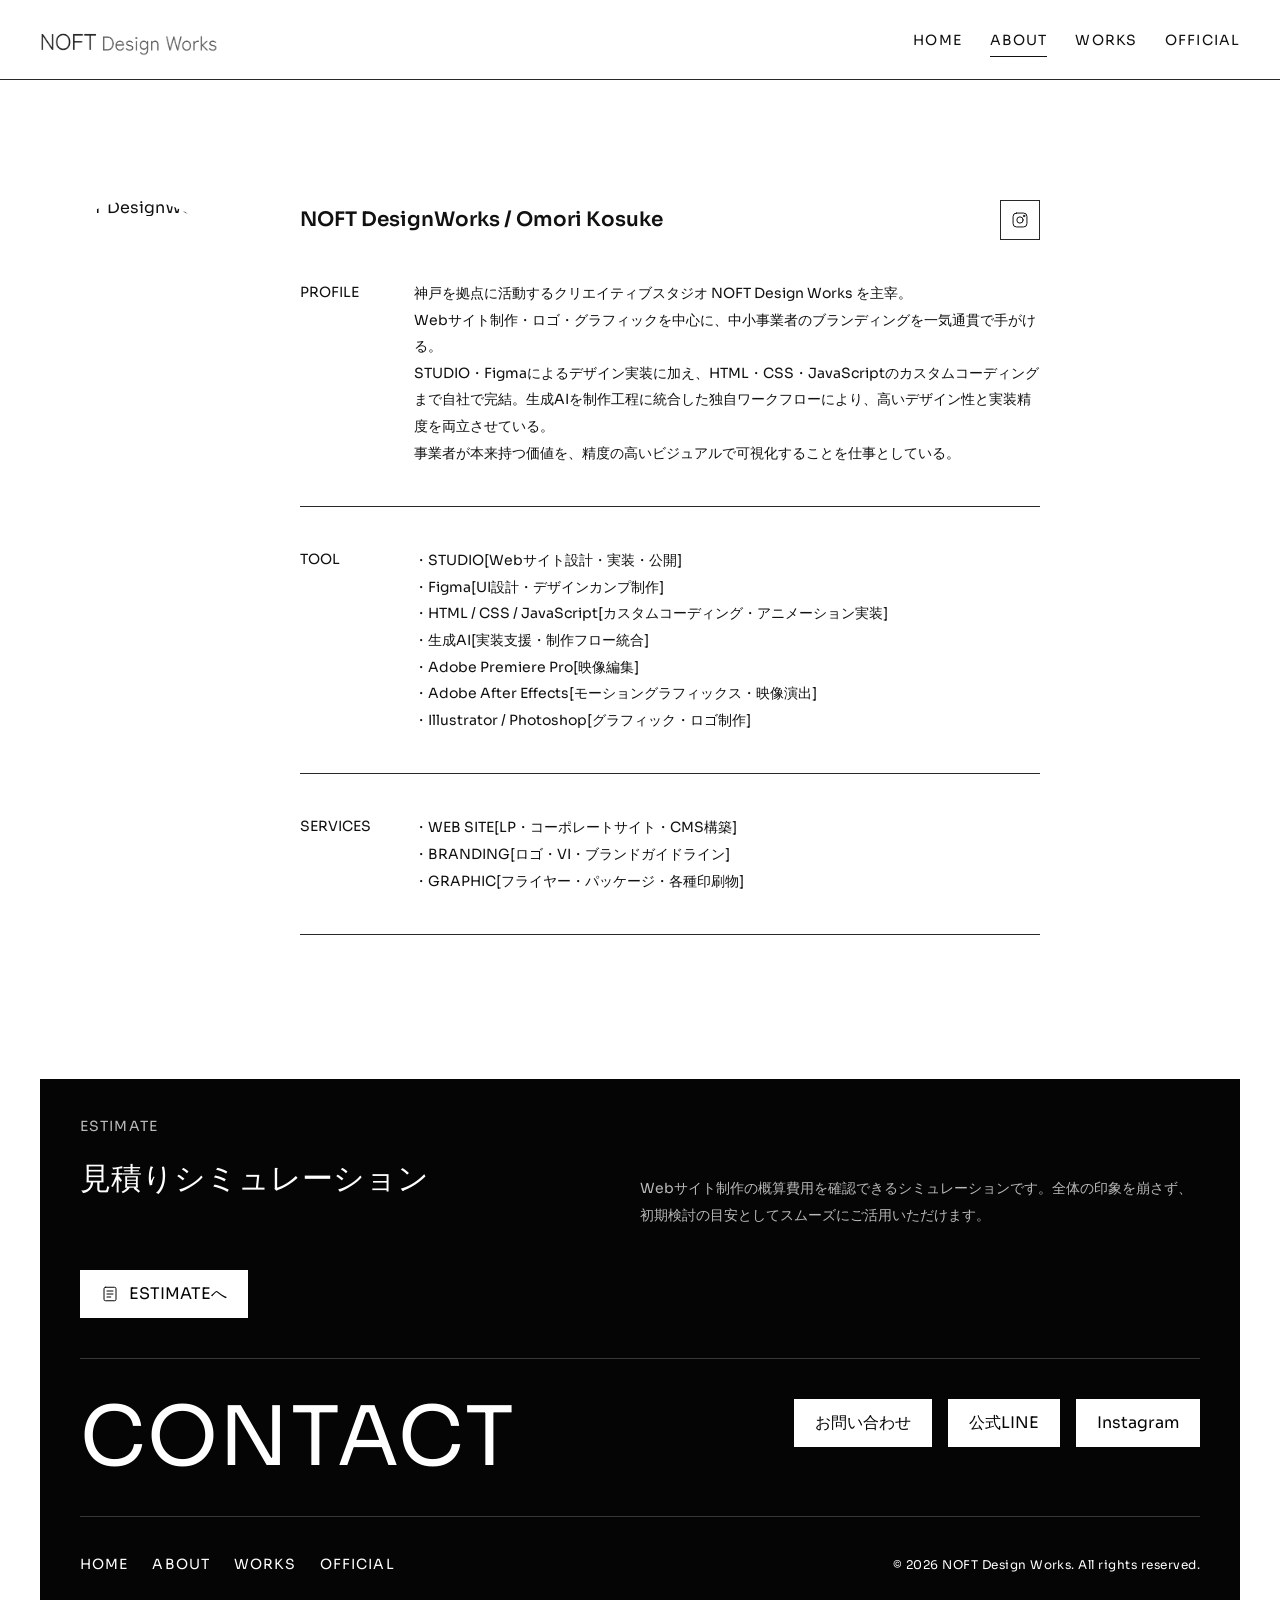
==== about/index.html @ 5adf9513 "Add files via upload" ====
<!DOCTYPE html>
<html lang="ja">
  <head>
    <meta charset="utf-8">
    <meta name="viewport" content="width=device-width, initial-scale=1">
    <title>ABOUT | NOFT DesignWorks</title>
    <meta name="description" content="NOFT DesignWorks のプロフィールページです。">
    <link rel="preconnect" href="https://fonts.googleapis.com">
    <link rel="preconnect" href="https://fonts.gstatic.com" crossorigin>
    <link href="https://fonts.googleapis.com/css2?family=Sora:wght@300;400;500;600&display=swap" rel="stylesheet">
    <link rel="stylesheet" href="../styles.css">
    <script src="../site-data.js" defer></script>
    <script src="../site.js" defer></script>
  </head>
  <body data-page="about">
    <div class="site-shell">
      <header class="site-header">
        <div class="site-header__inner">
          <a class="brand" href="../index.html" aria-label="NOFT DesignWorks">
            <img class="brand__image" src="../assets/noft-logo.png" alt="NOFT DesignWorks">
          </a>
          <button class="menu-toggle" type="button" aria-expanded="false" aria-label="menu" data-menu-toggle>MENU</button>
          <nav class="site-nav" data-menu>
            <a class="site-nav__link" data-nav-key="home" href="../index.html">HOME</a>
            <a class="site-nav__link" data-nav-key="about" href="./index.html">ABOUT</a>
            <a class="site-nav__link" data-nav-key="works" href="../works/index.html">WORKS</a>
            <a class="site-nav__link" href="https://noft-designworks.com/">OFFICIAL</a>
          </nav>
        </div>
      </header>

      <main class="page-main">
        <section class="page-section">
          <div class="about-wrap" data-reveal>
            <div class="about-avatar">
              <img src="" alt="NOFT DesignWorks" data-about-image>
            </div>
            <div class="about-panel">
              <div class="about-head">
                <h1 class="about-name" data-about-name></h1>
                <div class="social-row" data-about-social></div>
              </div>
              <ul class="about-list" data-about-sections></ul>
            </div>
          </div>
        </section>
      </main>

      <section class="home-bottom-panel">
        <div class="home-bottom-panel__inner">
          <div class="estimate-promo" data-estimate-promo data-reveal></div>

          <section class="contact-band home-bottom-panel__contact">
            <div class="contact-band__inner">
              <div class="contact-band__eyebrow">CONTACT</div>
              <div class="contact-band__actions" data-contact-band-actions></div>
            </div>
          </section>

          <footer class="site-footer home-bottom-panel__footer">
            <div class="site-footer__inner">
              <div class="footer-meta">
                <nav class="footer-nav">
                  <a class="footer-nav__link" href="../index.html">HOME</a>
                  <a class="footer-nav__link" href="./index.html">ABOUT</a>
                  <a class="footer-nav__link" href="../works/index.html">WORKS</a>
                  <a class="footer-nav__link" href="https://noft-designworks.com/">OFFICIAL</a>
                </nav>
              </div>
              <div class="footer-aside">
                <div class="footer-copy">&copy; 2026 NOFT Design Works. All rights reserved.</div>
              </div>
            </div>
          </footer>
        </div>
      </section>
    </div>
  </body>
</html>
---- styles.css ----
:root {
  --bg: #ffffff;
  --fg: #111111;
  --muted: rgba(17, 17, 17, 0.64);
  --line: rgba(17, 17, 17, 0.9);
  --soft-line: rgba(17, 17, 17, 0.16);
  --panel: #f5f5f3;
  --max: 1280px;
  --content: 1000px;
  --section-pad: 120px 40px;
  --header-h: 80px;
  --pill-radius: 0px;
}

* {
  box-sizing: border-box;
}

html {
  scroll-behavior: smooth;
}

body {
  margin: 0;
  background: var(--bg);
  color: var(--fg);
  font-family: "Sora", "Hiragino Kaku Gothic ProN", "Hiragino Sans", sans-serif;
  line-height: 1;
  word-break: break-word;
}

body.menu-open {
  overflow: hidden;
}

a {
  color: inherit;
  text-decoration: none;
}

img {
  display: block;
  width: 100%;
}

button,
input,
textarea {
  font: inherit;
}

svg {
  display: block;
  width: 100%;
  height: 100%;
}

svg * {
  vector-effect: non-scaling-stroke;
  fill: none;
  stroke: currentColor;
  stroke-linecap: round;
  stroke-linejoin: round;
}

.site-shell {
  min-height: 100vh;
  background: var(--bg);
}

.site-header {
  position: sticky;
  top: 0;
  z-index: 50;
  height: var(--header-h);
  border-bottom: 1px solid var(--line);
  background: rgba(255, 255, 255, 0.94);
  backdrop-filter: blur(12px);
}

.site-header__inner,
.site-footer__inner,
.page-section,
.hero-wrap,
.contact-band__inner {
  width: min(100%, var(--max));
  margin: 0 auto;
}

.site-header__inner {
  display: flex;
  align-items: center;
  justify-content: space-between;
  gap: 24px;
  height: 100%;
  padding: 0 40px;
}

.brand {
  display: inline-flex;
  align-items: center;
}

.brand__image {
  display: block;
  width: auto;
  height: 32px;
}

.site-nav {
  display: flex;
  align-items: center;
  gap: 28px;
  flex-wrap: wrap;
}

.site-nav__link,
.footer-nav__link {
  position: relative;
  font-size: 14px;
  letter-spacing: 0.08em;
  text-transform: uppercase;
}

.site-nav__link::after,
.footer-nav__link::after,
.text-link::after {
  content: "";
  position: absolute;
  left: 0;
  bottom: -10px;
  width: 100%;
  height: 1px;
  background: var(--fg);
  transform: scaleX(0);
  transform-origin: left;
  transition: transform 0.3s ease;
}

.site-nav__link:hover::after,
.site-nav__link.is-active::after,
.footer-nav__link:hover::after,
.text-link:hover::after {
  transform: scaleX(1);
}

.menu-toggle {
  display: none;
  width: 42px;
  height: 42px;
  border: 1px solid var(--line);
  border-radius: 0;
  background: transparent;
  color: var(--fg);
}

.page-main {
  min-height: calc(100vh - var(--header-h));
}

.page-section {
  padding: var(--section-pad);
}

.page-body,
.works-layout {
  display: flex;
  flex-direction: column;
  gap: 40px;
}

.section-head {
  display: flex;
  align-items: center;
  justify-content: space-between;
  gap: 24px;
}

.section-title {
  margin: 0;
  font-size: clamp(32px, 4vw, 56px);
  font-weight: 400;
  letter-spacing: 0.02em;
  line-height: 1;
}

.section-copy {
  max-width: 560px;
  font-size: 14px;
  line-height: 1.8;
  color: var(--muted);
}

.hero-wrap {
  padding: 0 40px;
  margin-top: var(--header-h);
}

.hero-frame {
  position: relative;
  height: 800px;
  overflow: hidden;
  background: #050505;
}

.hero-track {
  position: relative;
  width: 100%;
  height: 100%;
}

.hero-slide {
  position: absolute;
  inset: 0;
  opacity: 0;
  transition: opacity 3.6s cubic-bezier(0.22, 1, 0.36, 1);
  will-change: opacity;
}

.hero-slide.is-active {
  opacity: 1;
}

.hero-slide__image {
  width: 100%;
  height: 100%;
  object-fit: cover;
  transform: scale(1.12);
  opacity: 0.82;
  filter: brightness(0.88) saturate(0.92);
  transition:
    transform 7.2s cubic-bezier(0.16, 1, 0.3, 1),
    opacity 3.6s cubic-bezier(0.22, 1, 0.36, 1),
    filter 3.6s cubic-bezier(0.22, 1, 0.36, 1);
  will-change: transform, opacity, filter;
}

.hero-slide.is-active .hero-slide__image {
  transform: scale(1.28);
  opacity: 1;
  filter: brightness(1) saturate(1);
}

.hero-meta {
  position: absolute;
  right: 40px;
  bottom: 32px;
  z-index: 2;
}

.hero-meta__count {
  display: inline-flex;
  align-items: center;
  gap: 12px;
  padding: 10px 16px;
  border: 1px solid rgba(255, 255, 255, 0.72);
  border-radius: 999px;
  font-size: 12px;
  color: #fff;
  backdrop-filter: blur(8px);
}

.works-grid {
  display: grid;
  grid-template-columns: repeat(2, minmax(0, 1fr));
  gap: 40px;
}

.work-card {
  display: flex;
  flex-direction: column;
  gap: 18px;
}

.work-card__content {
  display: flex;
  flex-direction: column;
  gap: 12px;
}

.work-card__media-link {
  display: block;
}

.work-card__media {
  position: relative;
  overflow: hidden;
  aspect-ratio: 4 / 3;
  background: #f1f1f1;
}

.work-card__media::after {
  content: "";
  position: absolute;
  inset: 0;
  background: rgba(2, 2, 2, 0.42);
  opacity: 0;
  transition: opacity 0.35s ease;
}

.work-card__media img {
  height: 100%;
  object-fit: cover;
  transition: transform 0.45s ease;
}

.work-card__title {
  font-size: 16px;
  font-weight: 400;
  line-height: 1.5;
}

.work-card__media-link:hover .work-card__media img {
  transform: scale(1.05);
}

.work-card__media-link:hover .work-card__media::after {
  opacity: 1;
}

.work-card__title-link:hover .work-card__title {
  text-decoration: underline;
  text-underline-offset: 4px;
}

.pill-row,
.filter-row,
.contact-band__actions,
.contact-actions,
.estimate-promo,
.social-row {
  display: flex;
  flex-wrap: wrap;
  gap: 8px 16px;
}

.pill,
.filter-chip {
  display: inline-flex;
  align-items: center;
  justify-content: center;
  min-height: 32px;
  padding: 8px 12px;
  border: 1px solid var(--line);
  border-radius: 0;
  background: var(--bg);
  font-size: 12px;
  line-height: 1;
  transition: color 0.25s ease, background 0.25s ease, border-color 0.25s ease;
}

.pill--link,
.filter-chip {
  cursor: pointer;
}

.filter-chip.is-active,
.filter-chip:hover,
.pill--link:hover {
  background: var(--fg);
  border-color: var(--fg);
  color: #fff;
}

.text-link {
  display: inline-flex;
  align-items: center;
  gap: 8px;
  position: relative;
  width: fit-content;
  font-size: 16px;
  padding-bottom: 2px;
}

.text-link__arrow {
  width: 14px;
  height: 14px;
  border-right: 1px solid currentColor;
  border-top: 1px solid currentColor;
  transform: rotate(45deg);
}

.about-wrap {
  width: min(100%, var(--content));
  display: flex;
  gap: 64px;
}

.about-avatar {
  flex: none;
  width: 196px;
  height: 196px;
  border-radius: 50%;
  overflow: hidden;
}

.about-panel {
  flex: 1;
  display: flex;
  flex-direction: column;
  gap: 40px;
}

.about-head {
  display: flex;
  align-items: center;
  justify-content: space-between;
  gap: 32px;
}

.about-name {
  margin: 0;
  font-size: 20px;
  font-weight: 600;
  line-height: 1.4;
}

.social-chip {
  display: inline-flex;
  align-items: center;
  justify-content: center;
  width: 40px;
  height: 40px;
  border: 1px solid var(--line);
  border-radius: 0;
  color: var(--fg);
  transition: background 0.25s ease, color 0.25s ease, transform 0.25s ease;
}

.social-chip--icon svg {
  width: 18px;
  height: 18px;
}

.social-chip:hover {
  background: var(--fg);
  color: #fff;
  transform: translateY(-1px);
}

.about-list {
  display: flex;
  flex-direction: column;
  gap: 40px;
  margin: 0;
  padding: 0;
  list-style: none;
}

.about-item {
  display: grid;
  grid-template-columns: 74px minmax(0, 1fr);
  gap: 40px;
  padding-bottom: 40px;
  border-bottom: 1px solid var(--line);
}

.about-item__title {
  font-size: 14px;
  line-height: 1.8;
}

.about-item__body,
.contact-copy,
.contact-copy p,
.estimate-promo__copy,
.detail-copy-block__body {
  font-size: 14px;
  line-height: 1.9;
}

.load-more {
  width: 100%;
  padding: 16px 0;
  border: 0;
  border-top: 1px solid var(--line);
  background: transparent;
  color: var(--fg);
  cursor: pointer;
}

.load-more__inner {
  display: inline-flex;
  align-items: center;
  gap: 8px;
  transition: transform 0.25s ease;
}

.load-more:hover .load-more__inner {
  transform: translateX(8px);
}

.home-bottom-panel {
  width: min(calc(100% - 80px), var(--max));
  margin: 24px auto 40px;
  background: #050505;
  color: #fff;
}

.home-bottom-panel__inner {
  padding: 40px;
}

.home-bottom-panel .estimate-promo,
.home-bottom-panel .contact-band,
.home-bottom-panel .site-footer {
  width: 100%;
  margin: 0;
  background: transparent;
}

.home-bottom-panel .estimate-promo {
  padding: 0 0 40px;
}

.home-bottom-panel .contact-band {
  border: 0;
}

.home-bottom-panel .contact-band__inner {
  padding: 40px 0;
  border-top: 1px solid rgba(255, 255, 255, 0.2);
}

.home-bottom-panel .site-footer__inner {
  padding: 40px 0 0;
  border-top: 1px solid rgba(255, 255, 255, 0.2);
}

.home-bottom-panel .footer-nav {
  gap: 14px 24px;
}

.estimate-promo {
  align-items: start;
  justify-content: space-between;
  gap: 28px 48px;
  padding: 40px;
  margin-top: 24px;
  background: #050505;
  color: #fff;
}

.estimate-promo__eyebrow {
  width: 100%;
  font-size: 14px;
  letter-spacing: 0.08em;
  text-transform: uppercase;
  color: rgba(255, 255, 255, 0.72);
}

.estimate-promo__title {
  font-size: clamp(24px, 2.4vw, 36px);
  line-height: 1.2;
}

.estimate-promo__copy {
  max-width: 560px;
  color: rgba(255, 255, 255, 0.72);
}

.contact-layout {
  display: flex;
  flex-direction: column;
  gap: 24px;
}

.contact-copy h1 {
  margin: 0 0 24px;
  font-size: clamp(32px, 4vw, 56px);
  font-weight: 400;
}

.action-button,
.cta-button {
  display: inline-flex;
  align-items: center;
  justify-content: center;
  min-height: 48px;
  padding: 0 20px;
  border: 1px solid var(--line);
  border-radius: 0;
  background: var(--bg);
  color: var(--fg);
  transition: color 0.25s ease, background 0.25s ease, transform 0.25s ease, border-color 0.25s ease;
}

.action-button:hover,
.cta-button:hover {
  background: var(--fg);
  color: #fff;
  border-color: var(--fg);
  transform: translateY(-1px);
}

.action-button--icon,
.cta-button--line {
  gap: 10px;
}

.action-button--icon svg,
.cta-button--line svg {
  width: 18px;
  height: 18px;
}

.contact-band {
  width: 100%;
  margin: 0;
  background: #050505;
  color: #fff;
}

.contact-band__inner {
  display: grid;
  grid-template-columns: minmax(0, 1fr) auto;
  align-items: start;
  gap: 32px 24px;
  padding: 44px 40px;
}

.contact-band__eyebrow {
  font-size: clamp(48px, 8vw, 82px);
  letter-spacing: 0.02em;
  text-transform: uppercase;
  line-height: 0.94;
  color: #fff;
}

.contact-band__actions {
  justify-content: flex-end;
}

.site-footer {
  width: 100%;
  margin: 0;
  background: #050505;
  color: #fff;
}

.site-footer__inner {
  display: grid;
  grid-template-columns: 1fr auto;
  gap: 32px;
  padding: 40px;
  border-top: 1px solid rgba(255, 255, 255, 0.2);
}

.footer-meta {
  display: flex;
  flex-direction: column;
  gap: 0;
}

.footer-nav {
  display: flex;
  flex-wrap: wrap;
  gap: 16px 24px;
}

.footer-aside {
  display: flex;
  flex-direction: column;
  align-items: flex-end;
  justify-content: flex-end;
}

.footer-copy {
  font-size: 12px;
  color: rgba(255, 255, 255, 0.72);
  letter-spacing: 0.04em;
}

.site-footer .footer-nav__link::after,
.site-footer .text-link::after {
  background: #fff;
}

.site-footer .footer-nav__link,
.site-footer .footer-copy {
  color: #fff;
}

.estimate-promo .action-button,
.contact-band .cta-button {
  border-color: rgba(255, 255, 255, 0.96);
  background: #fff;
  color: #050505;
}

.estimate-promo .action-button:hover,
.contact-band .cta-button:hover {
  background: transparent;
  color: #fff;
  border-color: rgba(255, 255, 255, 0.96);
}

.placeholder-card {
  padding: 24px;
  border: 1px solid var(--line);
}

.detail-layout {
  display: flex;
  flex-direction: column;
  gap: 48px;
}

.detail-intro {
  display: flex;
  flex-direction: column;
  gap: 20px;
}

.detail-heading__eyebrow {
  font-size: 12px;
  letter-spacing: 0.18em;
  text-transform: uppercase;
  color: var(--muted);
}

.detail-heading__title {
  margin: 0;
  font-size: clamp(36px, 4vw, 64px);
  font-weight: 400;
  line-height: 1.06;
}

.detail-hero {
  overflow: hidden;
  background: var(--panel);
}

.detail-hero img {
  aspect-ratio: 16 / 9;
  object-fit: cover;
}

.detail-copy-flow {
  display: flex;
  flex-direction: column;
  gap: 28px;
}

.detail-copy-block {
  display: flex;
  flex-direction: column;
  gap: 14px;
  padding-bottom: 24px;
  border-bottom: 1px solid var(--soft-line);
}

.detail-copy-block__header {
  display: flex;
  flex-direction: column;
  gap: 6px;
}

.detail-copy-block__label {
  font-size: 10px;
  letter-spacing: 0.12em;
  text-transform: uppercase;
  color: var(--muted);
}

.detail-copy-block__title {
  margin: 0;
  font-size: 12px;
  letter-spacing: 0.16em;
  text-transform: uppercase;
}

.detail-copy-block__body {
  margin: 0;
  color: var(--muted);
}

.detail-nav {
  padding-top: 8px;
}

.detail-gallery {
  position: relative;
  display: grid;
  grid-template-columns: auto minmax(0, 1fr) auto;
  align-items: center;
  gap: 20px;
}

.detail-gallery__viewport {
  overflow: hidden;
  background: var(--panel);
}

.detail-gallery__track {
  display: flex;
  transition: transform 0.45s ease;
  will-change: transform;
}

.detail-gallery__slide {
  min-width: 100%;
  margin: 0;
}

.detail-gallery__slide img {
  aspect-ratio: 16 / 9;
  object-fit: cover;
}

.detail-gallery__arrow {
  width: 56px;
  height: 56px;
  border: 1px solid var(--line);
  border-radius: 0;
  background: var(--bg);
  color: var(--fg);
  cursor: pointer;
  transition: background 0.25s ease, color 0.25s ease, transform 0.25s ease, border-color 0.25s ease;
}

.detail-gallery__arrow span {
  display: block;
  width: 12px;
  height: 12px;
  margin: 0 auto;
  border-left: 1px solid currentColor;
  border-bottom: 1px solid currentColor;
  transform: rotate(45deg);
}

.detail-gallery__arrow--next span {
  transform: rotate(-135deg);
}

.detail-gallery__arrow:hover {
  background: var(--fg);
  color: #fff;
  border-color: var(--fg);
  transform: translateY(-1px);
}

.detail-gallery__meta {
  position: absolute;
  right: 24px;
  bottom: 20px;
  display: inline-flex;
  gap: 8px;
  padding: 10px 14px;
  border: 1px solid rgba(255, 255, 255, 0.7);
  background: rgba(0, 0, 0, 0.18);
  color: #fff;
  font-size: 12px;
  letter-spacing: 0.08em;
  backdrop-filter: blur(6px);
}

[data-reveal] {
  opacity: 0;
  transform: translateY(24px);
  transition: opacity 0.7s ease, transform 0.7s ease;
}

[data-reveal].is-visible {
  opacity: 1;
  transform: translateY(0);
}

html.has-custom-cursor,
html.has-custom-cursor body,
html.has-custom-cursor *:not(iframe) {
  cursor: none !important;
}

iframe {
  cursor: auto !important;
}

.studio-target-cursor {
  position: fixed;
  top: 0;
  left: 0;
  width: 22px;
  height: 22px;
  pointer-events: none;
  z-index: 2147483647;
  opacity: 0;
  transform: translate3d(-50%, -50%, 0);
  transition:
    width 0.14s ease,
    height 0.14s ease,
    opacity 0.12s ease,
    background-color 0.14s ease,
    border-color 0.14s ease,
    filter 0.14s ease,
    box-shadow 0.14s ease;
}

.studio-target-cursor::before,
.studio-target-cursor::after {
  content: "";
  position: absolute;
  inset: 0;
  border-radius: 999px;
}

.studio-target-cursor::before {
  border: 1.5px solid rgba(86, 102, 122, 0.74);
  background: rgba(86, 102, 122, 0.08);
  box-shadow: 0 0 0 1px rgba(255, 255, 255, 0.92);
}

.studio-target-cursor::after {
  inset: 7px;
  background: rgba(86, 102, 122, 0.9);
}

.studio-target-cursor.is-visible {
  opacity: 1;
}

.studio-target-cursor.is-hover {
  width: 34px;
  height: 34px;
  filter:
    drop-shadow(0 0 0.5px rgba(255, 255, 255, 0.98))
    drop-shadow(0 0 1.5px rgba(45, 62, 82, 0.35));
}

.studio-target-cursor.is-hover::before {
  border: 2px solid rgba(226, 232, 240, 0.96);
  box-shadow:
    0 0 0 1px rgba(86, 102, 122, 0.72),
    inset 0 0 0 1px rgba(86, 102, 122, 0.14);
  background: rgba(226, 232, 240, 0.16);
}

.studio-target-cursor.is-hover::after {
  inset: 9px;
  background: rgba(51, 65, 85, 0.92);
  box-shadow: 0 0 0 2px rgba(226, 232, 240, 0.92);
}

.studio-target-cursor.is-down {
  width: 28px;
  height: 28px;
}

.studio-target-cursor.is-down::before {
  background: rgba(86, 102, 122, 0.14);
}

.studio-target-cursor.is-down::after {
  background: rgba(51, 65, 85, 0.98);
}

.studio-target-cursor.is-hidden-on-iframe {
  opacity: 0 !important;
}

.noft-cta {
  position: fixed;
  z-index: 9998;
  opacity: 0;
  pointer-events: none;
  transition: opacity 0.3s ease, transform 0.3s ease;
}

.noft-cta.is-visible {
  opacity: 1;
  pointer-events: auto;
}

.noft-cta a {
  text-decoration: none;
  -webkit-tap-highlight-color: transparent;
}

.noft-cta-pc {
  top: 50%;
  right: clamp(16px, 2.4vw, 40px);
  display: none;
  align-items: center;
  transform: translate3d(18px, -50%, 0);
}

.noft-cta-pc.is-visible {
  transform: translate3d(0, -50%, 0);
}

.noft-cta-pc__stack {
  display: flex;
  flex-direction: column;
  gap: 10px;
}

.noft-cta-pc__button,
.noft-cta-pc__instagram {
  display: flex;
  align-items: center;
  justify-content: center;
  width: 54px;
  min-height: 136px;
  padding: 14px 10px;
  border: 1px solid rgba(5, 7, 10, 0.28);
  border-radius: 0;
  background: rgba(255, 255, 255, 0.94);
  color: rgba(5, 7, 10, 0.88);
  backdrop-filter: blur(8px);
  writing-mode: vertical-rl;
  text-orientation: mixed;
  font-family: "Sora", sans-serif;
  font-size: 13px;
  letter-spacing: 0.08em;
  line-height: 1;
  transition: background 0.2s ease, color 0.2s ease, border-color 0.2s ease, transform 0.2s ease;
}

.noft-cta-pc__button:hover,
.noft-cta-pc__instagram:hover {
  background: rgba(5, 7, 10, 0.92);
  color: #ffffff;
  border-color: rgba(5, 7, 10, 0.92);
  transform: translateX(-2px);
}

.noft-cta-pc__instagram {
  font-size: 11px;
  gap: 8px;
}

.noft-cta-pc__button {
  gap: 8px;
}

.noft-cta-pc__button svg,
.noft-cta-pc__instagram svg {
  width: 18px;
  height: 18px;
  flex: 0 0 18px;
  transform: rotate(90deg);
}

.noft-cta-sp {
  left: 0;
  right: 0;
  bottom: 0;
  display: none;
  justify-content: center;
  transform: translate3d(0, 14px, 0);
}

.noft-cta-sp.is-visible {
  transform: translate3d(0, 0, 0);
}

.noft-cta-sp__inner {
  width: min(100%, 560px);
  display: grid;
  grid-template-columns: repeat(4, minmax(0, 1fr));
  align-items: center;
  padding: 10px 16px 20px;
  background: rgba(255, 255, 255, 0.96);
  border-top: 0.5px solid rgba(5, 7, 10, 0.1);
  backdrop-filter: blur(10px);
}

.noft-cta-sp__item {
  display: flex;
  flex-direction: column;
  align-items: center;
  justify-content: center;
  gap: 5px;
  color: rgba(5, 7, 10, 0.86);
  min-height: 44px;
  transition: opacity 0.15s ease, transform 0.15s ease;
}

.noft-cta-sp__item:hover {
  background: rgba(5, 7, 10, 0.92);
  color: #ffffff;
}

.noft-cta-sp__item:active {
  opacity: 0.35;
  transform: translateY(1px);
}

.noft-cta-sp__item svg {
  width: 20px;
  height: 20px;
  flex: 0 0 20px;
}

.noft-cta-sp__item span {
  font-family: "Sora", sans-serif;
  font-size: 9px;
  letter-spacing: 0.12em;
  text-transform: uppercase;
  white-space: nowrap;
}

.noft-back-to-top {
  position: fixed;
  right: clamp(14px, 2vw, 24px);
  bottom: clamp(20px, 5vw, 100px);
  z-index: 9999;
  display: flex;
  flex-direction: column;
  align-items: center;
  gap: 6px;
  cursor: pointer;
  background: none;
  border: none;
  border-radius: 0;
  padding: 0;
  opacity: 0;
  pointer-events: none;
  transform: translateY(10px);
  transition: opacity 0.3s ease, transform 0.3s ease;
  -webkit-tap-highlight-color: transparent;
}

.noft-back-to-top.is-visible {
  opacity: 1;
  pointer-events: auto;
  transform: translateY(0);
}

.noft-back-to-top:active {
  opacity: 0.3;
}

.noft-back-to-top__arrow-wrap {
  display: flex;
  flex-direction: column;
  align-items: center;
}

.noft-back-to-top__arrow {
  width: 9px;
  height: 9px;
  border-right: 1px solid rgba(5, 7, 10, 0.8);
  border-top: 1px solid rgba(5, 7, 10, 0.8);
  transform: rotate(-45deg);
  animation: noft-arrow-up 1.6s ease-in-out infinite;
  margin-bottom: 4px;
  flex-shrink: 0;
}

.noft-back-to-top__line {
  width: 1px;
  height: 46px;
  background: linear-gradient(180deg, rgba(5, 7, 10, 0.78), rgba(5, 7, 10, 0.18));
  flex-shrink: 0;
}

.noft-back-to-top__label {
  font-family: "Sora", sans-serif;
  font-size: 11px;
  letter-spacing: 0.22em;
  text-transform: uppercase;
  color: rgba(5, 7, 10, 0.8);
  font-weight: 400;
  line-height: 1;
}

@keyframes noft-arrow-up {
  0%, 100% {
    transform: translateY(0) rotate(-45deg);
    opacity: 0.45;
  }

  50% {
    transform: translateY(-5px) rotate(-45deg);
    opacity: 0.88;
  }
}

@media (min-width: 768px) {
  .noft-cta-pc {
    display: flex;
  }
}

@media (max-width: 1140px) {
  :root {
    --section-pad: 80px 32px;
  }

  .hero-frame {
    height: 720px;
  }
}

@media (max-width: 840px) {
  :root {
    --section-pad: 80px 32px;
    --header-h: 72px;
  }

  .site-header__inner,
  .contact-band__inner,
  .site-footer__inner,
  .hero-wrap {
    padding-left: 32px;
    padding-right: 32px;
  }

  .menu-toggle {
    display: inline-flex;
    align-items: center;
    justify-content: center;
  }

  .site-nav {
    position: fixed;
    inset: var(--header-h) 0 auto 0;
    display: none;
    flex-direction: column;
    align-items: flex-start;
    gap: 20px;
    padding: 24px 32px 32px;
    border-bottom: 1px solid var(--line);
    background: rgba(255, 255, 255, 0.98);
  }

  body.menu-open .site-nav {
    display: flex;
  }

  .hero-frame {
    height: 480px;
  }

  .works-grid,
  .about-wrap,
  .about-head,
  .site-footer__inner,
  .contact-band__inner {
    grid-template-columns: 1fr;
    flex-direction: column;
    align-items: flex-start;
  }

  .contact-band,
  .site-footer {
    width: calc(100% - 64px);
  }

  .home-bottom-panel {
    width: calc(100% - 64px);
  }

  .home-bottom-panel__inner {
    padding: 32px;
  }

  .contact-band__actions {
    justify-content: flex-start;
  }

  .about-item {
    grid-template-columns: 1fr;
    gap: 8px;
  }

  .footer-aside {
    align-items: flex-start;
  }

  .detail-gallery {
    grid-template-columns: 1fr;
    gap: 12px;
  }

  .detail-gallery__meta {
    right: 16px;
    bottom: 16px;
  }
}

@media (max-width: 767px), (pointer: coarse) {
  html.has-custom-cursor,
  html.has-custom-cursor body,
  html.has-custom-cursor * {
    cursor: auto !important;
  }

  .studio-target-cursor {
    display: none !important;
  }

  .noft-cta-sp {
    display: flex;
  }

  .noft-back-to-top {
    right: 14px;
    bottom: 90px;
    gap: 5px;
  }

  .noft-back-to-top__arrow {
    width: 8px;
    height: 8px;
    margin-bottom: 3px;
  }

  .noft-back-to-top__line {
    height: 34px;
  }

  .noft-back-to-top__label {
    font-size: 9px;
    letter-spacing: 0.18em;
  }
}

@media (min-width: 768px) and (max-height: 760px) {
  .noft-cta-pc {
    right: 16px;
    gap: 8px;
  }

  .noft-cta-pc__stack {
    gap: 8px;
  }

  .noft-cta-pc__button {
    min-height: 112px;
    width: 48px;
    font-size: 12px;
  }
}

@media (max-width: 540px) {
  :root {
    --section-pad: 40px 24px;
  }

  .site-header__inner,
  .contact-band__inner,
  .site-footer__inner,
  .hero-wrap {
    padding-left: 24px;
    padding-right: 24px;
  }

  .estimate-promo {
    padding: 28px 24px;
  }

  .contact-band,
  .site-footer {
    width: calc(100% - 48px);
  }

  .home-bottom-panel {
    width: calc(100% - 48px);
  }

  .home-bottom-panel__inner {
    padding: 24px;
  }

  .home-bottom-panel .estimate-promo,
  .home-bottom-panel .contact-band__inner,
  .home-bottom-panel .site-footer__inner {
    padding-left: 0;
    padding-right: 0;
  }

  .brand__image {
    height: 28px;
  }

  .hero-frame {
    height: 280px;
  }

  .hero-meta {
    right: 24px;
    bottom: 20px;
  }

  .works-grid {
    grid-template-columns: 1fr;
    gap: 40px;
  }

  .about-avatar {
    width: 160px;
    height: 160px;
  }

  .detail-heading__title {
    font-size: 34px;
  }

  .detail-gallery__arrow {
    display: none;
  }

  .detail-gallery__meta {
    right: 12px;
    bottom: 12px;
    padding: 8px 10px;
  }

  .estimate-promo {
    gap: 20px;
  }
}
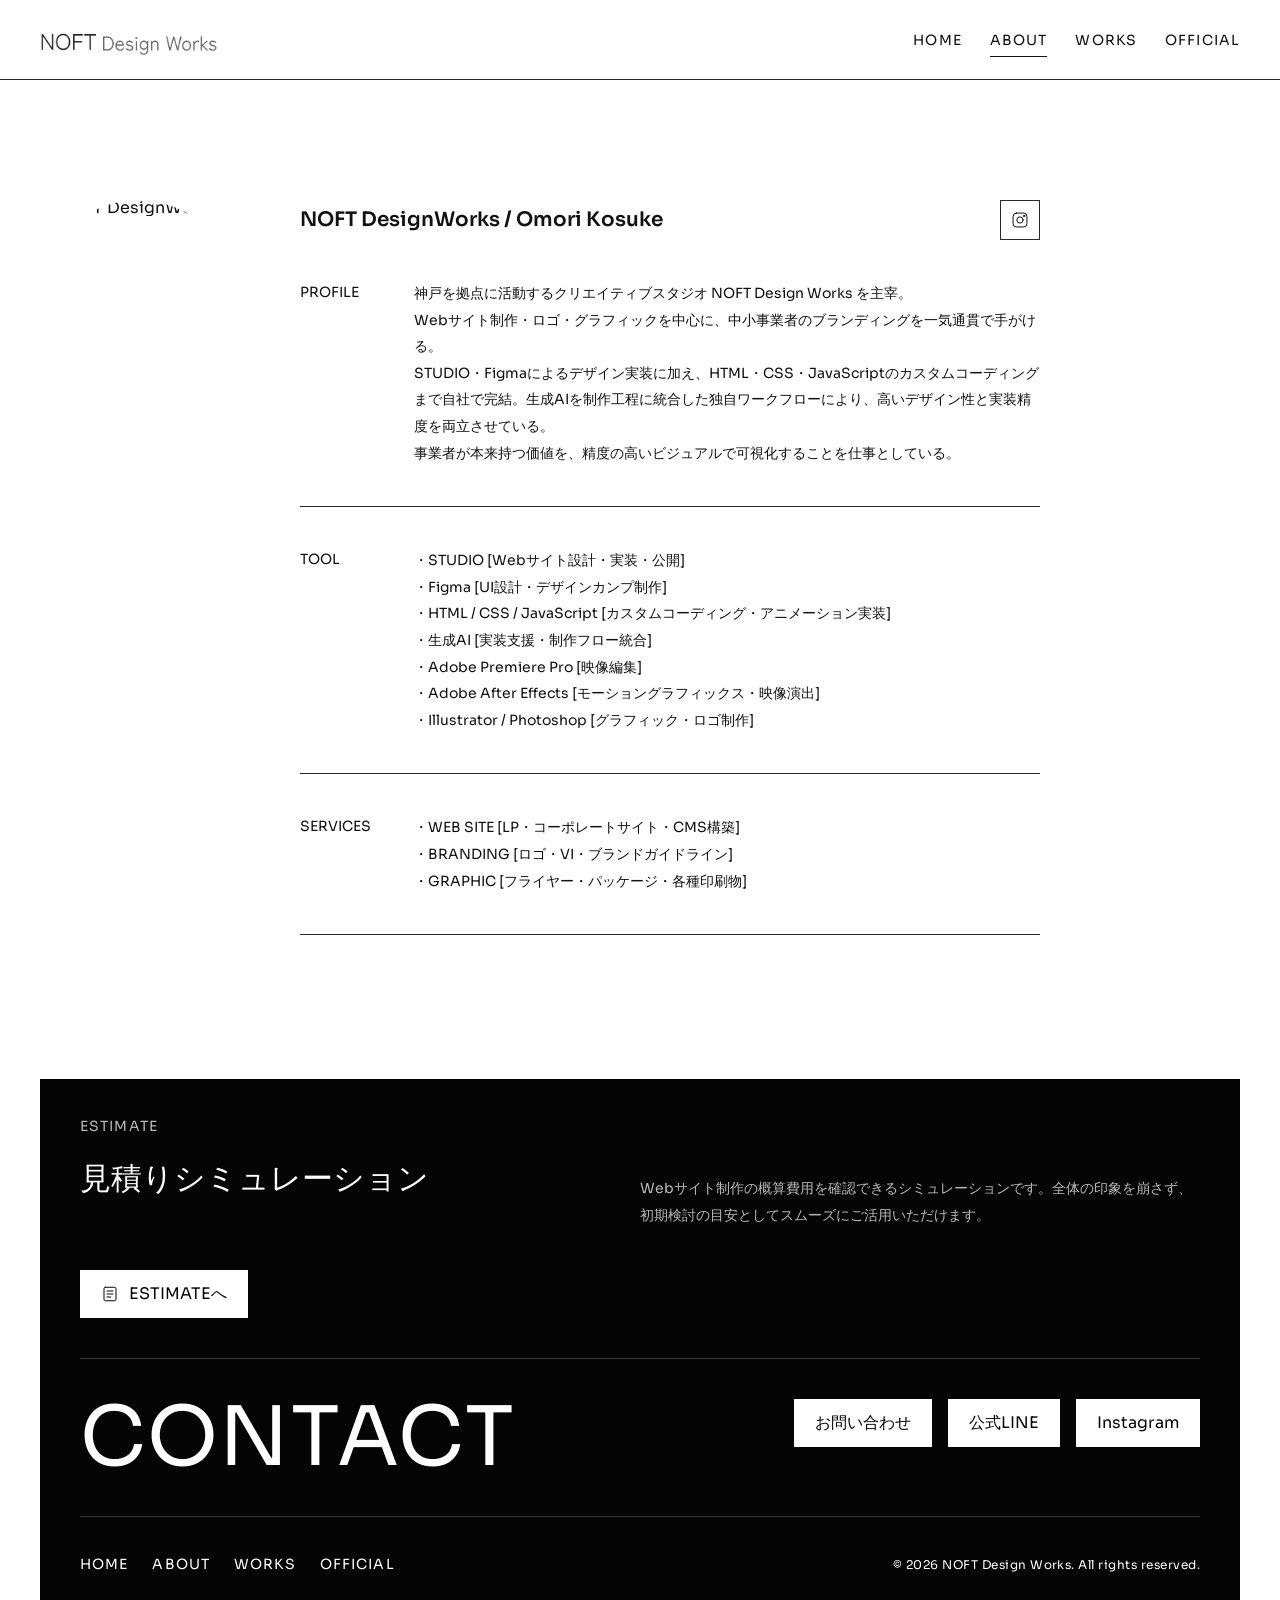
==== commit 19ae0e48: "Finalize portfolio SEO and publishing assets" ====
--- a/about/index.html
+++ b/about/index.html
@@ -3,8 +3,101 @@
   <head>
     <meta charset="utf-8">
     <meta name="viewport" content="width=device-width, initial-scale=1">
-    <title>ABOUT | NOFT DesignWorks</title>
-    <meta name="description" content="NOFT DesignWorks のプロフィールページです。">
+    <title>ABOUT | NOFT DesignWorks Portfolio</title>
+    <meta name="description" content="NOFT DesignWorks / Omori Kosukeのプロフィール、制作領域、使用ツールを紹介するページです。">
+    <meta name="robots" content="index,follow">
+    <link rel="canonical" href="https://portfolio.noft-designworks.com/about/">
+    <meta property="og:locale" content="ja_JP">
+    <meta property="og:type" content="website">
+    <meta property="og:site_name" content="NOFT DesignWorks Portfolio">
+    <meta property="og:title" content="ABOUT | NOFT DesignWorks Portfolio">
+    <meta property="og:description" content="NOFT DesignWorks / Omori Kosukeのプロフィール、制作領域、使用ツールを紹介するページです。">
+    <meta property="og:url" content="https://portfolio.noft-designworks.com/about/">
+    <meta property="og:image" content="https://portfolio.noft-designworks.com/assets/ogp.png">
+    <meta property="og:image:width" content="1200">
+    <meta property="og:image:height" content="630">
+    <meta name="twitter:card" content="summary_large_image">
+    <meta name="twitter:title" content="ABOUT | NOFT DesignWorks Portfolio">
+    <meta name="twitter:description" content="NOFT DesignWorks / Omori Kosukeのプロフィール、制作領域、使用ツールを紹介するページです。">
+    <meta name="twitter:image" content="https://portfolio.noft-designworks.com/assets/ogp.png">
+    <meta name="theme-color" content="#050505">
+    <meta name="referrer" content="strict-origin-when-cross-origin">
+    <meta name="format-detection" content="telephone=no,email=no,address=no">
+    <link rel="icon" type="image/png" href="/assets/noft-logo.png">
+    <link rel="apple-touch-icon" href="/assets/noft-logo.png">
+    <link rel="manifest" href="/site.webmanifest">
+    <script type="application/ld+json">
+      {
+            "@context": "https://schema.org",
+            "@graph": [
+                  {
+                        "@type": "AboutPage",
+                        "@id": "https://portfolio.noft-designworks.com/about/#webpage",
+                        "url": "https://portfolio.noft-designworks.com/about/",
+                        "name": "ABOUT | NOFT DesignWorks Portfolio",
+                        "description": "NOFT DesignWorks / Omori Kosukeのプロフィール、制作領域、使用ツールを紹介するページです。",
+                        "isPartOf": {
+                              "@id": "https://portfolio.noft-designworks.com/#website"
+                        },
+                        "about": {
+                              "@id": "https://portfolio.noft-designworks.com/#person"
+                        },
+                        "breadcrumb": {
+                              "@id": "https://portfolio.noft-designworks.com/about/#breadcrumb"
+                        },
+                        "inLanguage": "ja"
+                  },
+                  {
+                        "@type": "Person",
+                        "@id": "https://portfolio.noft-designworks.com/#person",
+                        "name": "Omori Kosuke",
+                        "worksFor": {
+                              "@id": "https://portfolio.noft-designworks.com/#organization"
+                        },
+                        "jobTitle": "Designer / Web Creator",
+                        "url": "https://portfolio.noft-designworks.com/about/"
+                  },
+                  {
+                        "@type": "BreadcrumbList",
+                        "@id": "https://portfolio.noft-designworks.com/about/#breadcrumb",
+                        "itemListElement": [
+                              {
+                                    "@type": "ListItem",
+                                    "position": 1,
+                                    "name": "HOME",
+                                    "item": "https://portfolio.noft-designworks.com/"
+                              },
+                              {
+                                    "@type": "ListItem",
+                                    "position": 2,
+                                    "name": "ABOUT",
+                                    "item": "https://portfolio.noft-designworks.com/about/"
+                              }
+                        ]
+                  },
+                  {
+                        "@type": "Organization",
+                        "@id": "https://portfolio.noft-designworks.com/#organization",
+                        "name": "NOFT DesignWorks",
+                        "url": "https://noft-designworks.com/",
+                        "logo": "https://portfolio.noft-designworks.com/assets/noft-logo.png",
+                        "sameAs": [
+                              "https://www.instagram.com/noft.designworks/"
+                        ]
+                  },
+                  {
+                        "@type": "WebSite",
+                        "@id": "https://portfolio.noft-designworks.com/#website",
+                        "url": "https://portfolio.noft-designworks.com/",
+                        "name": "NOFT DesignWorks Portfolio",
+                        "publisher": {
+                              "@id": "https://portfolio.noft-designworks.com/#organization"
+                        },
+                        "inLanguage": "ja"
+                  }
+            ]
+      }
+    </script>
     <link rel="preconnect" href="https://fonts.googleapis.com">
     <link rel="preconnect" href="https://fonts.gstatic.com" crossorigin>
     <link href="https://fonts.googleapis.com/css2?family=Sora:wght@300;400;500;600&display=swap" rel="stylesheet">
--- a/styles.css
+++ b/styles.css
@@ -31,6 +31,18 @@
 
 body.menu-open {
   overflow: hidden;
+}
+
+.visually-hidden {
+  position: absolute;
+  width: 1px;
+  height: 1px;
+  padding: 0;
+  margin: -1px;
+  overflow: hidden;
+  clip: rect(0, 0, 0, 0);
+  white-space: nowrap;
+  border: 0;
 }
 
 a {
@@ -698,6 +710,44 @@
 .placeholder-card {
   padding: 24px;
   border: 1px solid var(--line);
+}
+
+.privacy-card {
+  width: min(840px, 100%);
+}
+
+.privacy-copy {
+  display: grid;
+  gap: 18px;
+}
+
+.privacy-copy p {
+  margin: 0;
+}
+
+.error-page {
+  min-height: 72vh;
+  display: grid;
+  align-items: center;
+}
+
+.error-page__inner {
+  width: min(760px, 100%);
+}
+
+.error-page__code {
+  margin: 0 0 16px;
+  font-family: var(--font-display);
+  font-size: 13px;
+  letter-spacing: 0.22em;
+  color: var(--muted);
+}
+
+.error-page__actions {
+  display: flex;
+  flex-wrap: wrap;
+  gap: 12px;
+  margin-top: 34px;
 }
 
 .detail-layout {
@@ -1412,3 +1462,23 @@
     gap: 20px;
   }
 }
+
+button,
+input,
+textarea {
+  color: inherit;
+}
+
+button {
+  -webkit-appearance: none;
+  appearance: none;
+}
+
+.site-header {
+  transition: transform 0.35s ease, background 0.25s ease, border-color 0.25s ease;
+  will-change: transform;
+}
+
+.site-header.is-hidden {
+  transform: translateY(calc(-100% - 1px));
+}
